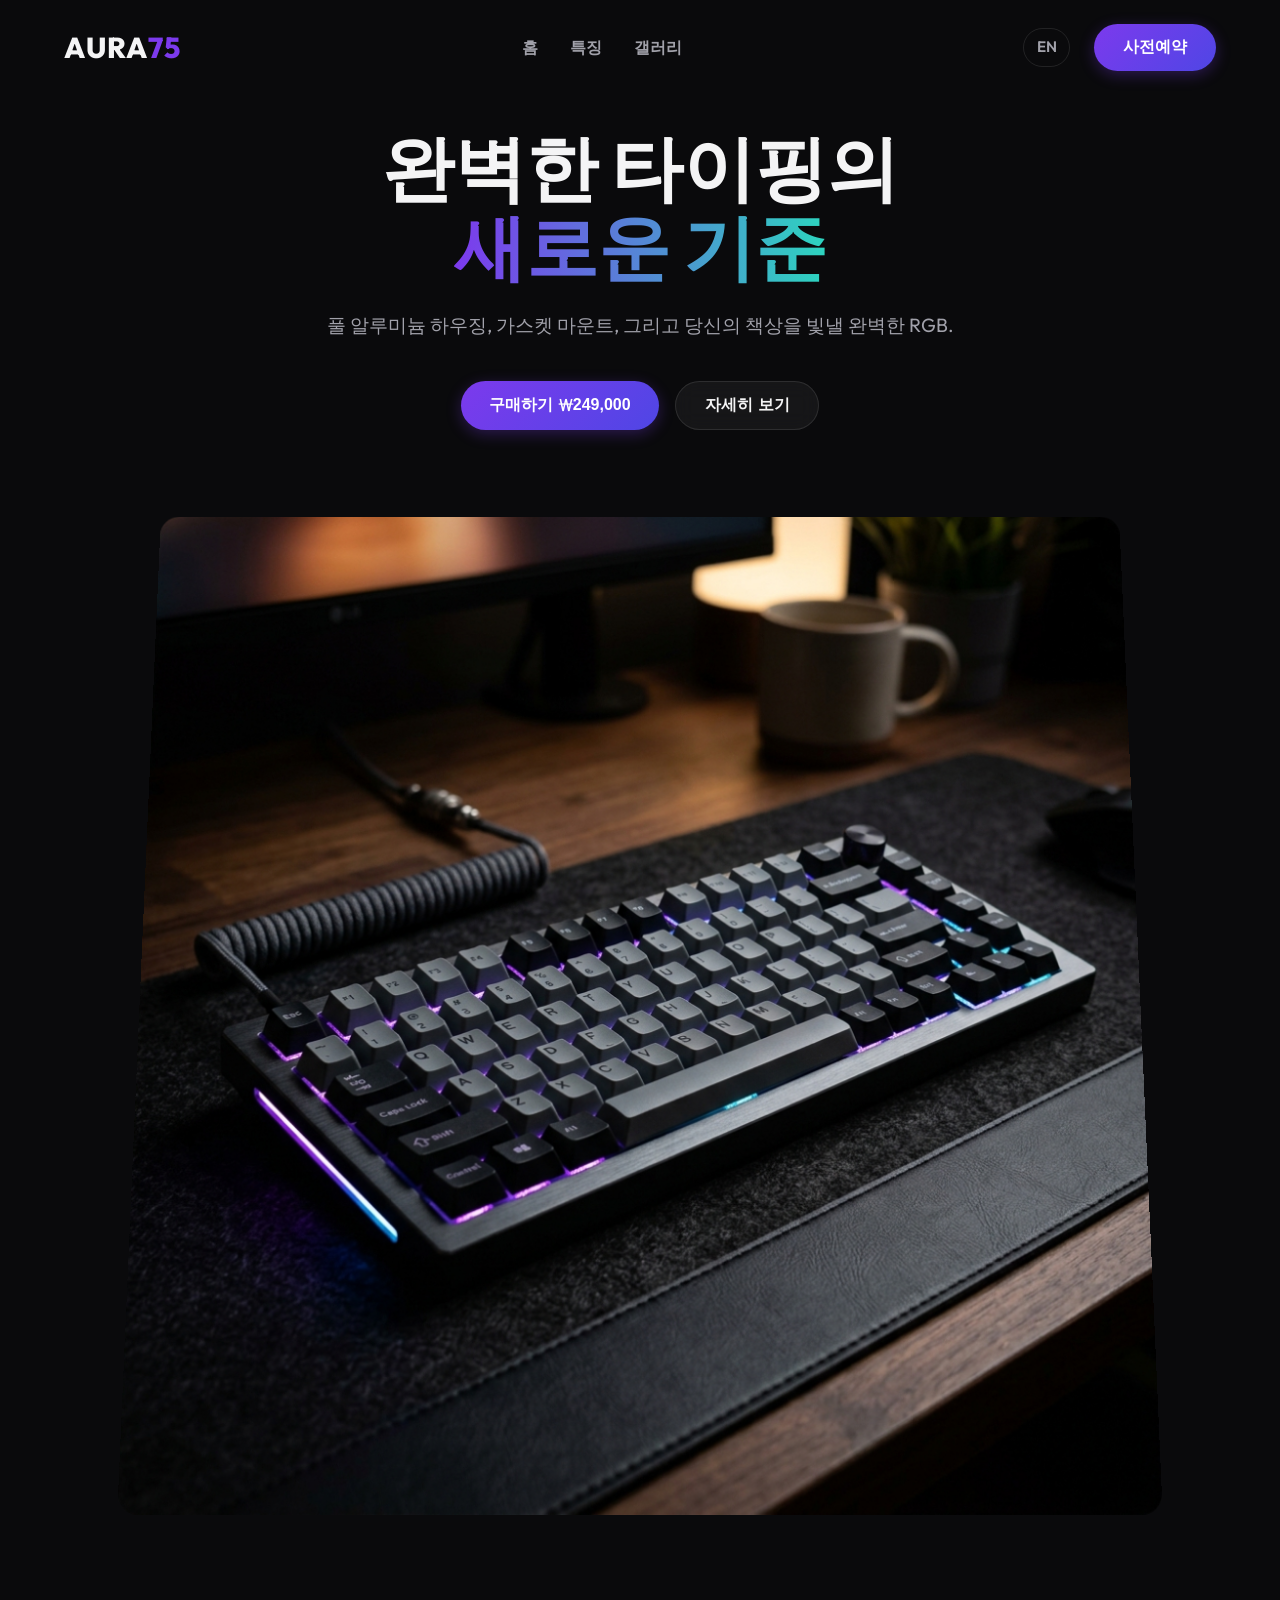
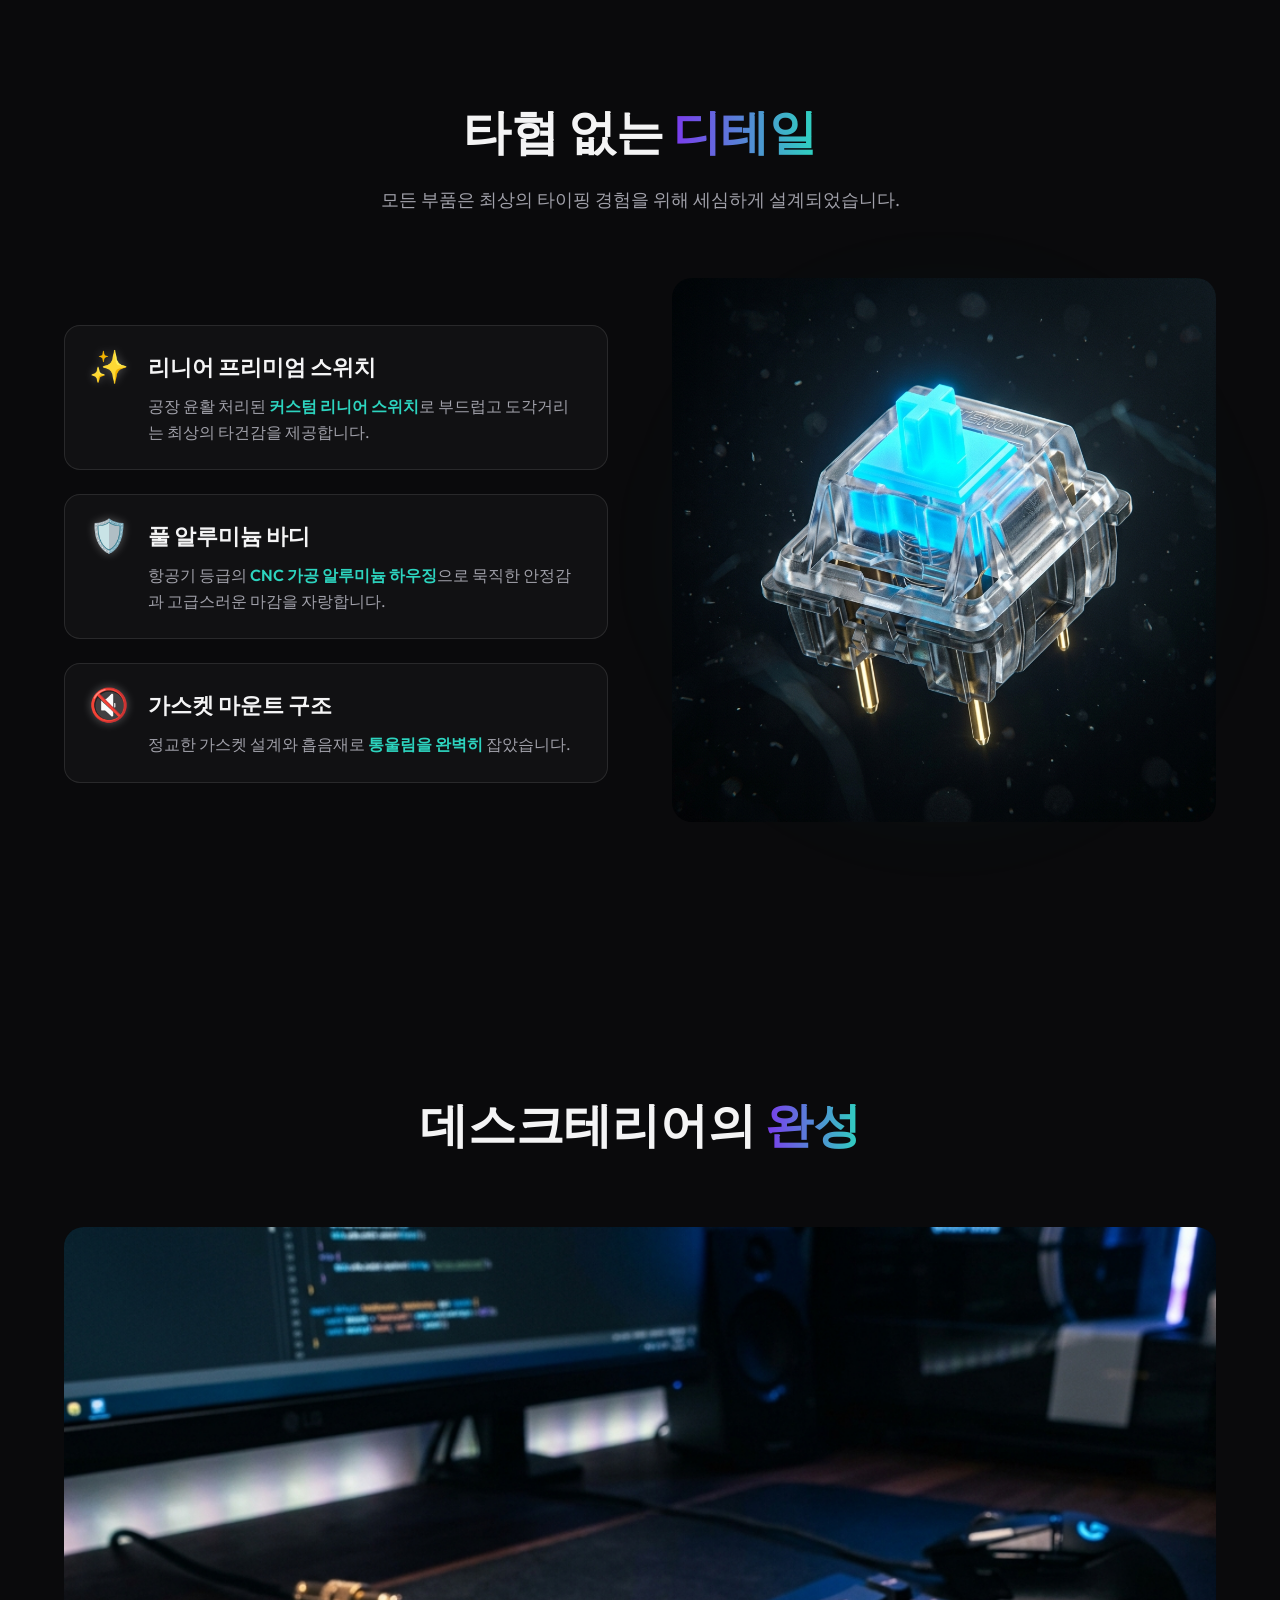
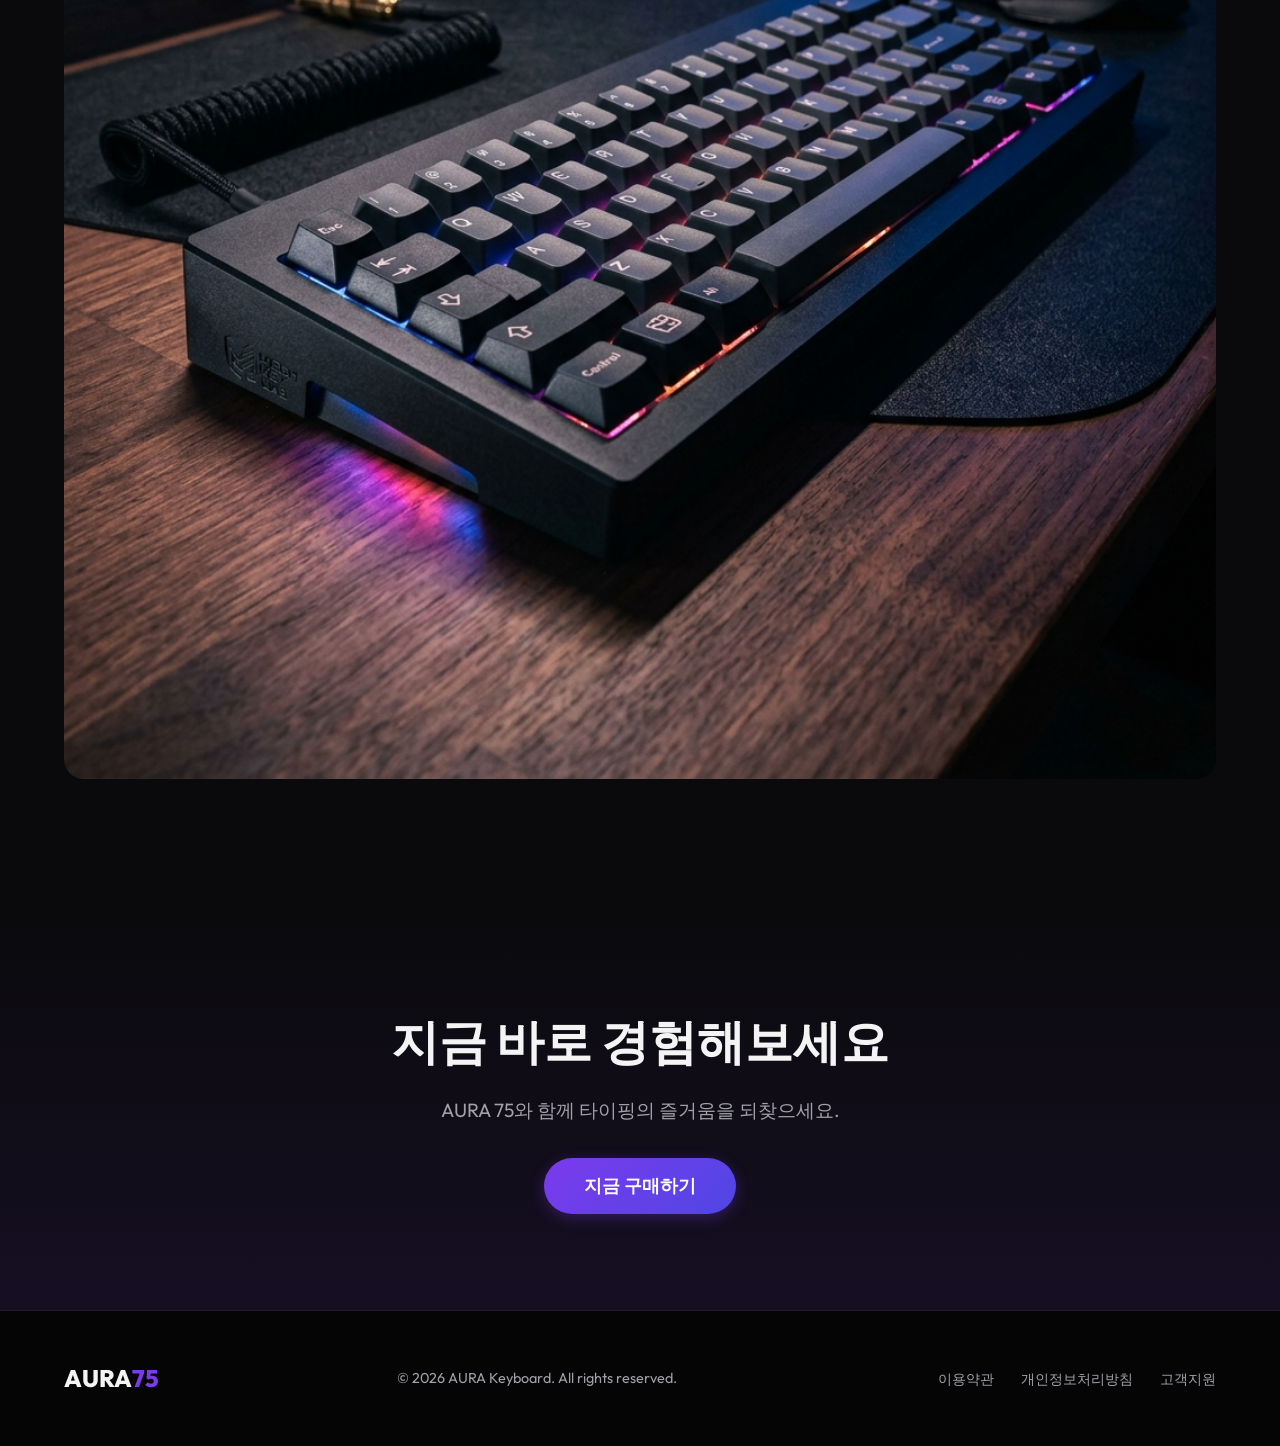
==== index.html @ ff19e445 "Add files via upload" ====
<!DOCTYPE html>
<html lang="ko">
<head>
    <meta charset="UTF-8">
    <meta name="viewport" content="width=device-width, initial-scale=1.0">
    <title>AURA 75 | 프리미엄 기계식 키보드</title>
    <meta name="description" content="타협 없는 타건감, 완벽한 알루미늄 하우징을 갖춘 프리미엄 75% 기계식 키보드 AURA 75를 만나보세요.">
    <link rel="preconnect" href="https://fonts.googleapis.com">
    <link rel="preconnect" href="https://fonts.gstatic.com" crossorigin>
    <link href="https://fonts.googleapis.com/css2?family=Outfit:wght@300;400;600;800&family=Pretendard:wght@300;400;600;800&display=swap" rel="stylesheet">
    <link rel="stylesheet" href="style.css">
</head>
<body>
    <nav class="navbar" id="navbar">
        <div class="logo">AURA<span>75</span></div>
        <ul class="nav-links">
            <li><a href="#hero">홈</a></li>
            <li><a href="#features">특징</a></li>
            <li><a href="#showcase">갤러리</a></li>
        </ul>
        <div class="nav-actions">
            <a href="index_en.html" class="lang-toggle">EN</a>
            <button class="btn-primary nav-btn">사전예약</button>
        </div>
    </nav>

    <header class="hero" id="hero">
        <div class="hero-content">
            <h1 class="fade-up">완벽한 타이핑의<br><span class="highlight">새로운 기준</span></h1>
            <p class="fade-up delay-1">풀 알루미늄 하우징, 가스켓 마운트, 그리고 당신의 책상을 빛낼 완벽한 RGB.</p>
            <div class="hero-buttons fade-up delay-2">
                <button class="btn-primary">구매하기 ₩249,000</button>
                <button class="btn-secondary">자세히 보기</button>
            </div>
        </div>
        <div class="hero-image-container fade-in delay-3">
            <div class="glow-effect"></div>
            <img src="images/hero.png" alt="AURA 75 기계식 키보드" class="hero-img">
        </div>
    </header>

    <section class="features" id="features">
        <div class="section-title fade-up">
            <h2>타협 없는 <span class="highlight">디테일</span></h2>
            <p>모든 부품은 최상의 타이핑 경험을 위해 세심하게 설계되었습니다.</p>
        </div>
        
        <div class="feature-grid">
            <div class="feature-text fade-right" style="display: flex; flex-direction: column; gap: 1.5rem;">
                <div class="feature-card">
                    <div class="feature-icon">✨</div>
                    <div class="feature-content">
                        <h3>리니어 프리미엄 스위치</h3>
                        <p>공장 윤활 처리된 <span class="text-highlight">커스텀 리니어 스위치</span>로 부드럽고 도각거리는 최상의 타건감을 제공합니다.</p>
                    </div>
                </div>
                <div class="feature-card">
                    <div class="feature-icon">🛡️</div>
                    <div class="feature-content">
                        <h3>풀 알루미늄 바디</h3>
                        <p>항공기 등급의 <span class="text-highlight">CNC 가공 알루미늄 하우징</span>으로 묵직한 안정감과 고급스러운 마감을 자랑합니다.</p>
                    </div>
                </div>
                <div class="feature-card">
                    <div class="feature-icon">🔇</div>
                    <div class="feature-content">
                        <h3>가스켓 마운트 구조</h3>
                        <p>정교한 가스켓 설계와 흡음재로 <span class="text-highlight">통울림을 완벽히</span> 잡았습니다.</p>
                    </div>
                </div>
            </div>
            <div class="feature-image fade-left">
                <div class="glow-effect-purple"></div>
                <img src="images/switch.png" alt="AURA 75 프리미엄 스위치" class="feature-img">
            </div>
        </div>
    </section>

    <section class="showcase" id="showcase">
        <div class="section-title fade-up">
            <h2>데스크테리어의 <span class="highlight">완성</span></h2>
        </div>
        <div class="showcase-content fade-up delay-1">
            <img src="images/gallery.png" alt="AURA 75 데스크탑 연출" class="gallery-img">
            <div class="showcase-overlay">
                <h3>Vibrant RGB</h3>
                <p>1,680만 컬러의 커스터마이징 가능한 백라이트</p>
            </div>
        </div>
    </section>

    <section class="cta-section fade-in">
        <h2>지금 바로 경험해보세요</h2>
        <p>AURA 75와 함께 타이핑의 즐거움을 되찾으세요.</p>
        <button class="btn-primary large">지금 구매하기</button>
    </section>

    <footer>
        <div class="footer-content">
            <div class="footer-logo">AURA<span>75</span></div>
            <p class="copyright">© 2026 AURA Keyboard. All rights reserved.</p>
            <div class="footer-links">
                <a href="#">이용약관</a>
                <a href="#">개인정보처리방침</a>
                <a href="#">고객지원</a>
            </div>
        </div>
    </footer>

    <script src="script.js"></script>
</body>
</html>
---- style.css ----
:root {
    --bg-color: #0a0a0c;
    --text-primary: #f4f4f5;
    --text-secondary: #a1a1aa;
    --primary-color: #7c3aed; /* Neon Purple */
    --primary-hover: #6d28d9;
    --secondary-color: #2dd4bf; /* Neon Teal */
    --surface-color: rgba(255, 255, 255, 0.03);
    --surface-border: rgba(255, 255, 255, 0.1);
}

* {
    margin: 0;
    padding: 0;
    box-sizing: border-box;
}

body {
    font-family: 'Pretendard', 'Outfit', sans-serif;
    background-color: var(--bg-color);
    color: var(--text-primary);
    overflow-x: hidden;
    line-height: 1.6;
}

h1, h2, h3, .logo {
    font-family: 'Outfit', 'Pretendard', sans-serif;
}

/* Typography */
.highlight {
    background: linear-gradient(to right, var(--primary-color), var(--secondary-color));
    -webkit-background-clip: text;
    -webkit-text-fill-color: transparent;
    background-clip: text;
}

/* Buttons */
.btn-primary {
    background: linear-gradient(135deg, var(--primary-color), #4f46e5);
    color: white;
    border: none;
    padding: 0.8rem 1.8rem;
    border-radius: 30px;
    font-weight: 600;
    font-size: 1rem;
    cursor: pointer;
    transition: all 0.3s ease;
    box-shadow: 0 4px 15px rgba(124, 58, 237, 0.3);
}

.btn-primary:hover {
    transform: translateY(-2px);
    box-shadow: 0 6px 20px rgba(124, 58, 237, 0.5);
    background: linear-gradient(135deg, var(--primary-hover), #4338ca);
}

.btn-primary.large {
    padding: 1rem 2.5rem;
    font-size: 1.1rem;
}

.btn-secondary {
    background: rgba(255, 255, 255, 0.05);
    color: var(--text-primary);
    border: 1px solid var(--surface-border);
    padding: 0.8rem 1.8rem;
    border-radius: 30px;
    font-weight: 600;
    font-size: 1rem;
    cursor: pointer;
    transition: all 0.3s ease;
    backdrop-filter: blur(10px);
}

.btn-secondary:hover {
    background: rgba(255, 255, 255, 0.1);
    transform: translateY(-2px);
}

/* Navigation */
.navbar {
    position: fixed;
    top: 0;
    width: 100%;
    padding: 1.5rem 5%;
    display: flex;
    justify-content: space-between;
    align-items: center;
    z-index: 1000;
    transition: all 0.3s ease;
}

.navbar.scrolled {
    background: rgba(10, 10, 12, 0.8);
    backdrop-filter: blur(15px);
    border-bottom: 1px solid var(--surface-border);
    padding: 1rem 5%;
}

.logo {
    font-size: 1.8rem;
    font-weight: 800;
    letter-spacing: 1px;
}

.logo span {
    color: var(--primary-color);
}

.nav-links {
    display: flex;
    list-style: none;
    gap: 2rem;
}

.nav-links a {
    color: var(--text-secondary);
    text-decoration: none;
    font-weight: 600;
    transition: color 0.3s ease;
}

.nav-links a:hover {
    color: var(--text-primary);
}

/* Hero Section */
.hero {
    min-height: 100vh;
    display: flex;
    flex-direction: column;
    justify-content: center;
    align-items: center;
    text-align: center;
    padding: 8rem 5% 4rem;
    position: relative;
}

.hero-content {
    max-width: 800px;
    z-index: 10;
}

.hero h1 {
    font-size: 4.5rem;
    font-weight: 800;
    line-height: 1.1;
    margin-bottom: 1.5rem;
}

.hero p {
    font-size: 1.2rem;
    color: var(--text-secondary);
    margin-bottom: 2.5rem;
}

.hero-buttons {
    display: flex;
    gap: 1rem;
    justify-content: center;
}

.hero-image-container {
    margin-top: 4rem;
    position: relative;
    width: 100%;
    max-width: 1000px;
}

.hero-img {
    width: 100%;
    height: auto;
    border-radius: 20px;
    position: relative;
    z-index: 2;
    transform: perspective(1000px) rotateX(5deg);
    transition: transform 0.5s ease;
}

.hero-image-container:hover .hero-img {
    transform: perspective(1000px) rotateX(0deg);
}

.glow-effect {
    position: absolute;
    top: 50%;
    left: 50%;
    transform: translate(-50%, -50%);
    width: 80%;
    height: 80%;
    background: radial-gradient(circle, rgba(124, 58, 237, 0.4) 0%, rgba(10, 10, 12, 0) 70%);
    z-index: 1;
    filter: blur(60px);
}

/* Sections */
section {
    padding: 8rem 5%;
}

.section-title {
    text-align: center;
    margin-bottom: 4rem;
}

.section-title h2 {
    font-size: 3rem;
    margin-bottom: 1rem;
}

.section-title p {
    color: var(--text-secondary);
    font-size: 1.1rem;
}

/* Features Section */
.feature-grid {
    display: grid;
    grid-template-columns: 1fr 1fr;
    gap: 4rem;
    align-items: center;
    max-width: 1200px;
    margin: 0 auto;
}

.feature-card {
    background: var(--surface-color);
    border: 1px solid var(--surface-border);
    border-radius: 16px;
    padding: 1.5rem;
    display: flex;
    gap: 1.2rem;
    align-items: flex-start;
    transition: all 0.3s ease;
}

.feature-card:hover {
    transform: translateX(10px);
    border-color: var(--primary-color);
    background: rgba(124, 58, 237, 0.05);
    box-shadow: 0 4px 20px rgba(124, 58, 237, 0.15);
}

.feature-icon {
    font-size: 2rem;
    line-height: 1;
    filter: drop-shadow(0 0 5px rgba(255,255,255,0.3));
}

.feature-content h3 {
    font-size: 1.4rem;
    margin-bottom: 0.5rem;
    color: var(--text-primary);
}

.feature-content p {
    color: var(--text-secondary);
}

.text-highlight {
    color: var(--secondary-color);
    font-weight: 600;
}

.feature-image {
    position: relative;
}

.feature-img {
    width: 100%;
    border-radius: 20px;
    z-index: 2;
    position: relative;
}

.glow-effect-purple {
    position: absolute;
    top: 50%;
    right: 0;
    transform: translateY(-50%);
    width: 100%;
    height: 100%;
    background: radial-gradient(circle, rgba(45, 212, 191, 0.2) 0%, rgba(10, 10, 12, 0) 70%);
    z-index: 1;
    filter: blur(50px);
}

/* Showcase Section */
.showcase-content {
    position: relative;
    max-width: 1200px;
    margin: 0 auto;
    border-radius: 20px;
    overflow: hidden;
    cursor: pointer;
}

.gallery-img {
    width: 100%;
    display: block;
    transition: transform 0.7s ease;
}

.showcase-overlay {
    position: absolute;
    bottom: 0;
    left: 0;
    width: 100%;
    padding: 3rem;
    background: linear-gradient(to top, rgba(0,0,0,0.9), transparent);
    transform: translateY(20px);
    opacity: 0;
    transition: all 0.4s ease;
}

.showcase-content:hover .gallery-img {
    transform: scale(1.05);
}

.showcase-content:hover .showcase-overlay {
    transform: translateY(0);
    opacity: 1;
}

.showcase-overlay h3 {
    font-size: 2rem;
    margin-bottom: 0.5rem;
}

/* CTA Section */
.cta-section {
    text-align: center;
    background: linear-gradient(180deg, var(--bg-color) 0%, rgba(124, 58, 237, 0.1) 100%);
    padding: 6rem 5%;
}

.cta-section h2 {
    font-size: 3rem;
    margin-bottom: 1rem;
}

.cta-section p {
    color: var(--text-secondary);
    font-size: 1.2rem;
    margin-bottom: 2rem;
}

/* Footer */
footer {
    background: #050505;
    padding: 3rem 5%;
    border-top: 1px solid var(--surface-border);
}

.footer-content {
    max-width: 1200px;
    margin: 0 auto;
    display: flex;
    justify-content: space-between;
    align-items: center;
    flex-wrap: wrap;
    gap: 1rem;
}

.footer-logo {
    font-size: 1.5rem;
    font-weight: 800;
}

.footer-logo span {
    color: var(--primary-color);
}

.copyright {
    color: var(--text-secondary);
    font-size: 0.9rem;
}

.footer-links a {
    color: var(--text-secondary);
    text-decoration: none;
    margin-left: 1.5rem;
    font-size: 0.9rem;
    transition: color 0.3s ease;
}

.footer-links a:hover {
    color: var(--text-primary);
}

/* Nav Actions */
.nav-actions {
    display: flex;
    align-items: center;
    gap: 1.5rem;
}

.lang-toggle {
    color: var(--text-secondary);
    text-decoration: none;
    font-weight: 600;
    font-size: 0.95rem;
    transition: color 0.3s ease;
    border: 1px solid var(--surface-border);
    padding: 0.4rem 0.8rem;
    border-radius: 20px;
}

.lang-toggle:hover {
    color: var(--text-primary);
    border-color: var(--primary-color);
}

/* Animations */
.fade-up {
    opacity: 0;
    transform: translateY(30px);
    transition: opacity 0.8s ease, transform 0.8s ease;
}

.fade-in {
    opacity: 0;
    transition: opacity 1s ease;
}

.fade-right {
    opacity: 0;
    transform: translateX(-30px);
    transition: opacity 0.8s ease, transform 0.8s ease;
}

.fade-left {
    opacity: 0;
    transform: translateX(30px);
    transition: opacity 0.8s ease, transform 0.8s ease;
}

.visible {
    opacity: 1;
    transform: translate(0);
}

.delay-1 { transition-delay: 0.2s; }
.delay-2 { transition-delay: 0.4s; }
.delay-3 { transition-delay: 0.6s; }

/* Responsive */
@media (max-width: 1024px) {
    .hero h1 { font-size: 3.8rem; }
    .feature-grid { gap: 2rem; }
    .section-title h2 { font-size: 2.5rem; }
}

@media (max-width: 768px) {
    .hero h1 { font-size: 2.8rem; }
    .hero p { font-size: 1rem; }
    .feature-grid { grid-template-columns: 1fr; }
    .feature-text { order: 2; }
    .feature-image { order: 1; margin-bottom: 2rem; }
    .nav-links { display: none; }
    .hero-buttons { flex-direction: column; width: 100%; }
    .hero-buttons button { width: 100%; }
    .footer-content { flex-direction: column; text-align: center; }
    .footer-links { margin-top: 1rem; display: flex; flex-wrap: wrap; justify-content: center; gap: 1rem; }
    .footer-links a { margin: 0; }
    section { padding: 5rem 5%; }
}

@media (max-width: 480px) {
    .hero h1 { font-size: 2.2rem; }
    .nav-btn { display: none; } /* Hide pre-order button on very small screens to save space */
    .logo { font-size: 1.5rem; }
    .section-title h2 { font-size: 2rem; }
    .showcase-overlay h3 { font-size: 1.5rem; }
    .showcase-overlay p { font-size: 0.9rem; }
}
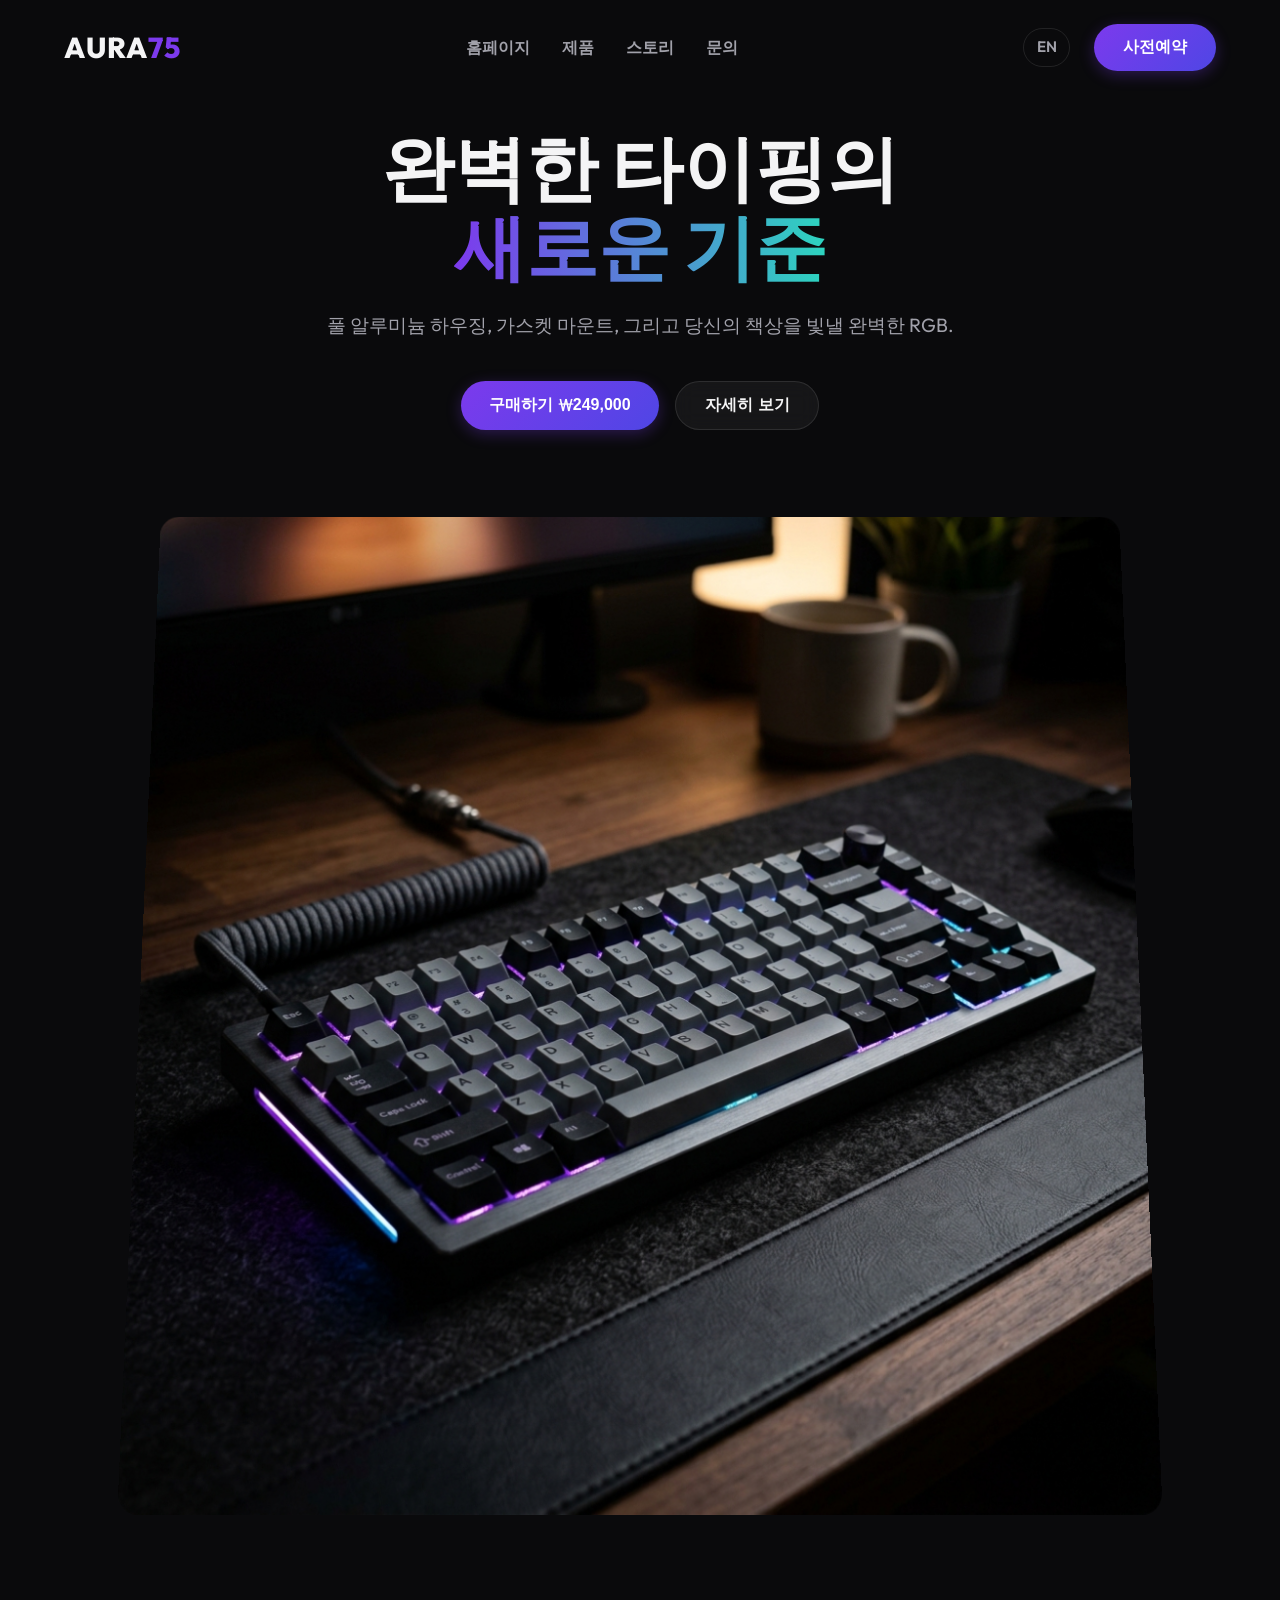
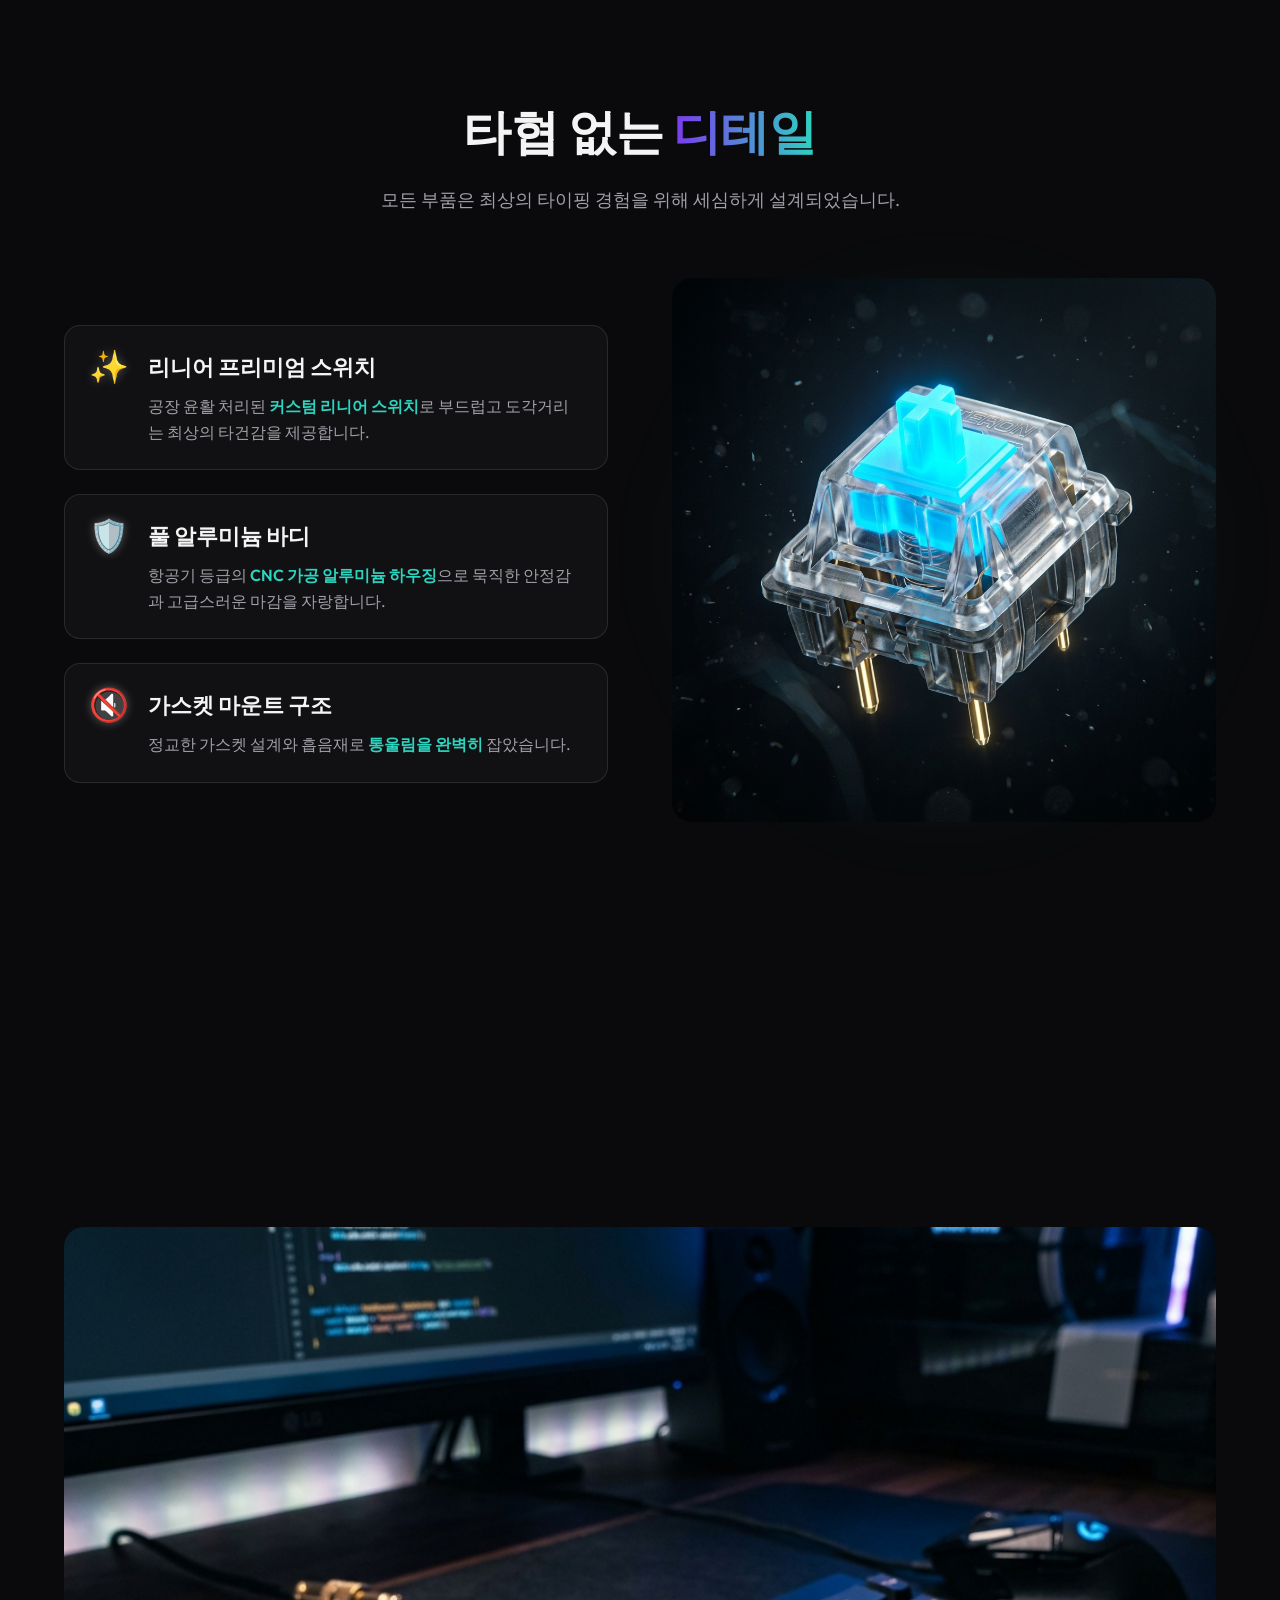
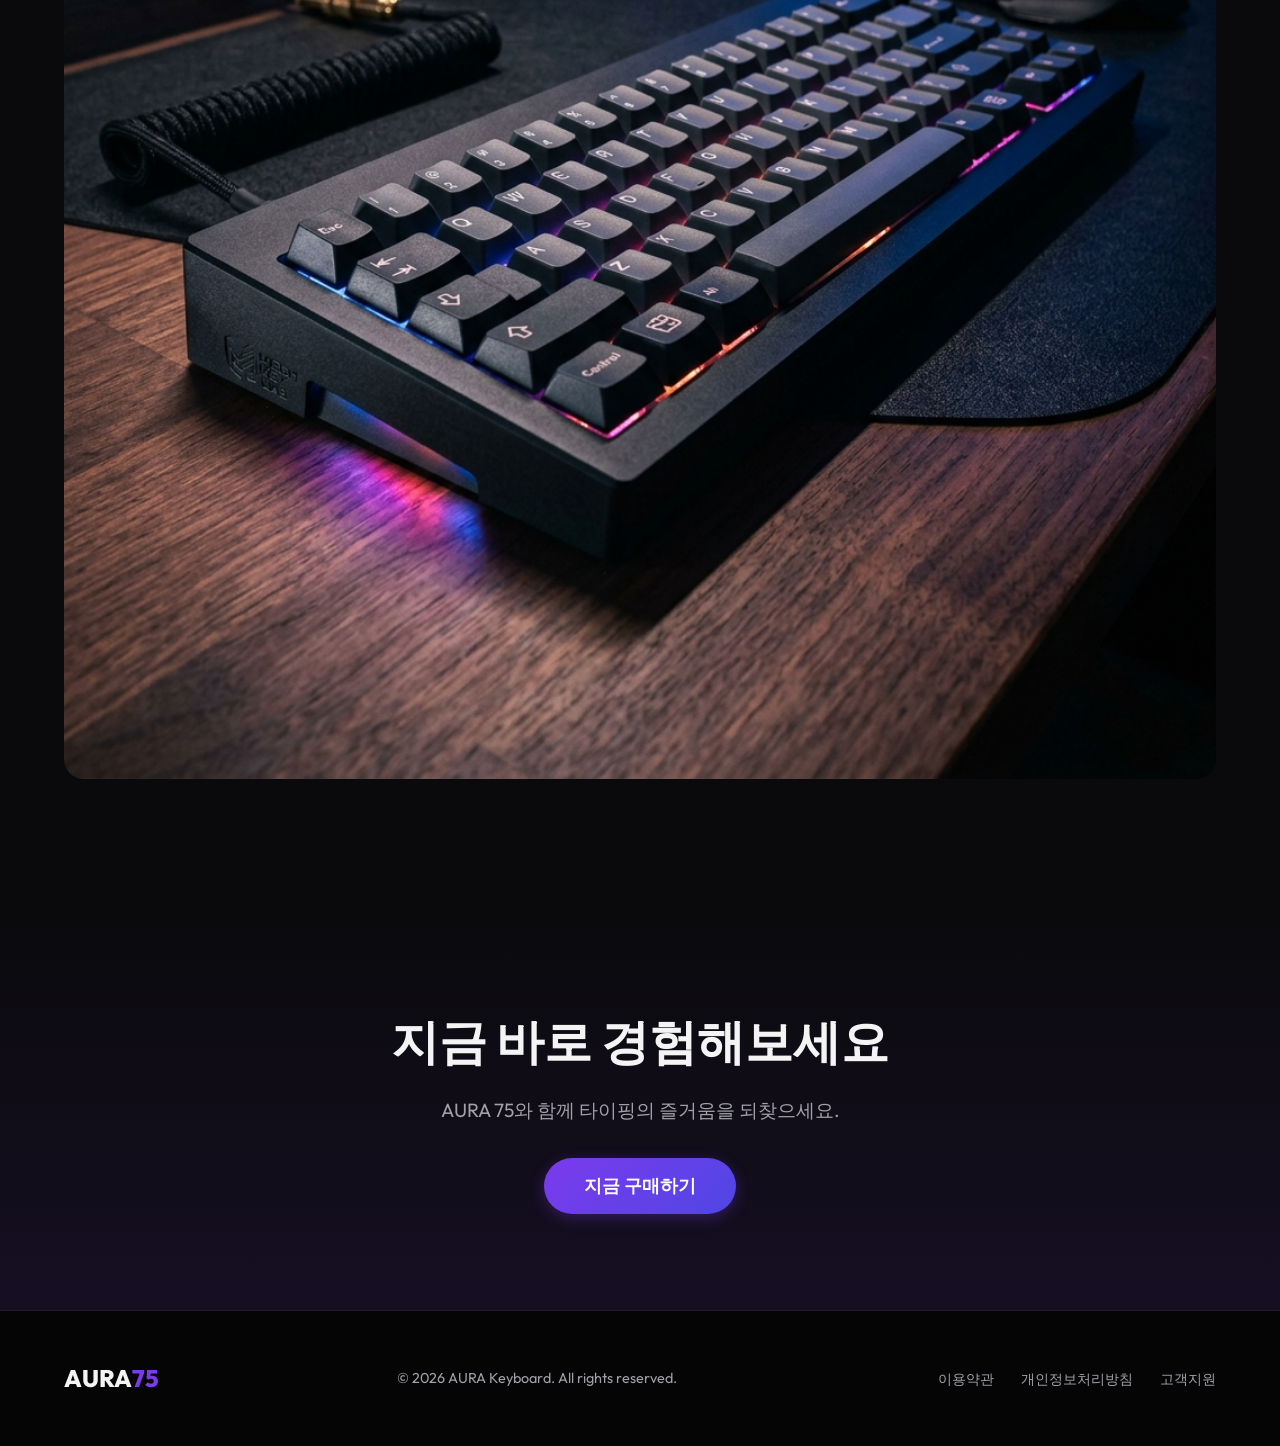
==== commit 106958a3: "Add files via upload" ====
--- a/index.html
+++ b/index.html
@@ -14,9 +14,10 @@
     <nav class="navbar" id="navbar">
         <div class="logo">AURA<span>75</span></div>
         <ul class="nav-links">
-            <li><a href="#hero">홈</a></li>
-            <li><a href="#features">특징</a></li>
-            <li><a href="#showcase">갤러리</a></li>
+            <li><a href="#hero">홈페이지</a></li>
+            <li><a href="#features">제품</a></li>
+            <li><a href="#showcase">스토리</a></li>
+            <li><a href="#contact">문의</a></li>
         </ul>
         <div class="nav-actions">
             <a href="index_en.html" class="lang-toggle">EN</a>
@@ -95,7 +96,7 @@
         <button class="btn-primary large">지금 구매하기</button>
     </section>
 
-    <footer>
+    <footer id="contact">
         <div class="footer-content">
             <div class="footer-logo">AURA<span>75</span></div>
             <p class="copyright">© 2026 AURA Keyboard. All rights reserved.</p>
